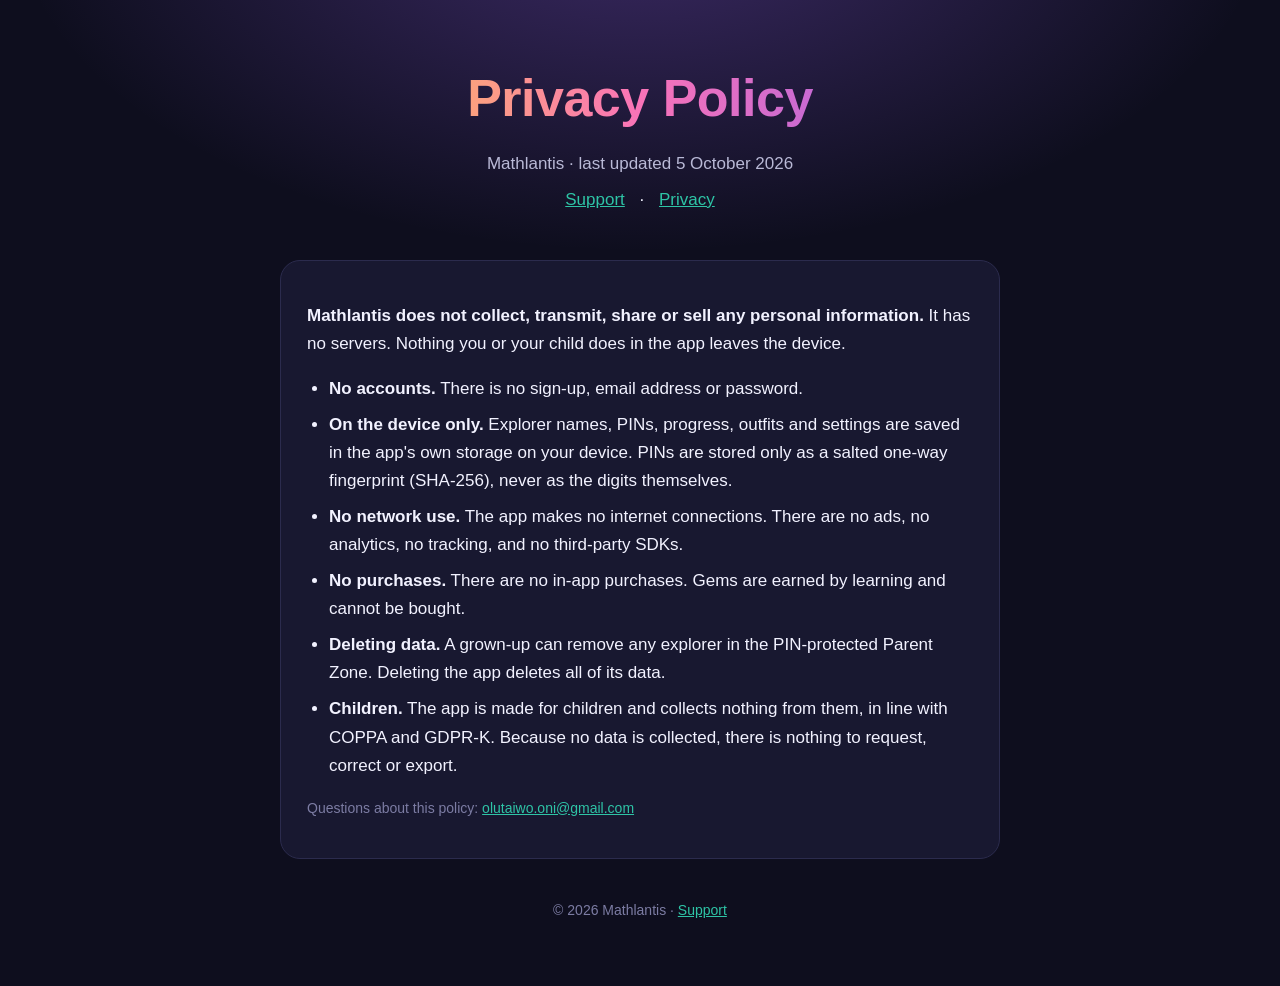
==== privacy.html @ b23195d5 "Mathlantis support and privacy pages Co-Authored-By: Claude Opus 5 <noreply@anthropic.com>" ====
<!DOCTYPE html>
<html lang="en">
<head>
<meta charset="utf-8">
<meta name="viewport" content="width=device-width, initial-scale=1">
<title>Mathlantis — Privacy Policy</title>
<meta name="description" content="Mathlantis collects no data. Everything stays on the device.">
<link rel="stylesheet" href="style.css">
</head>
<body>
<div class="wrap">
  <header>
    <h1>Privacy Policy</h1>
    <p class="tagline">Mathlantis · last updated 5 October 2026</p>
    <nav><a href="index.html">Support</a> · <a href="privacy.html">Privacy</a></nav>
  </header>

  <div class="card">
    <p><strong>Mathlantis does not collect, transmit, share or sell any personal information.</strong>
       It has no servers. Nothing you or your child does in the app leaves the device.</p>
    <ul>
      <li><strong>No accounts.</strong> There is no sign-up, email address or password.</li>
      <li><strong>On the device only.</strong> Explorer names, PINs, progress, outfits and settings are saved in the app's own storage on your device. PINs are stored only as a salted one-way fingerprint (SHA-256), never as the digits themselves.</li>
      <li><strong>No network use.</strong> The app makes no internet connections. There are no ads, no analytics, no tracking, and no third-party SDKs.</li>
      <li><strong>No purchases.</strong> There are no in-app purchases. Gems are earned by learning and cannot be bought.</li>
      <li><strong>Deleting data.</strong> A grown-up can remove any explorer in the PIN-protected Parent Zone. Deleting the app deletes all of its data.</li>
      <li><strong>Children.</strong> The app is made for children and collects nothing from them, in line with COPPA and GDPR-K. Because no data is collected, there is nothing to request, correct or export.</li>
    </ul>
    <p class="muted">Questions about this policy: <a href="mailto:olutaiwo.oni@gmail.com">olutaiwo.oni@gmail.com</a></p>
  </div>

  <footer>© 2026 Mathlantis · <a href="index.html">Support</a></footer>
</div>
</body>
</html>
---- style.css ----
:root {
  --bg: #0e0e1e; --card: #181830; --stroke: #2b2b4d;
  --ink: #f2f2ff; --soft: #b9b9d6; --faint: #7c7ca3;
  --gold: #ffd43f; --pink: #f973b8; --violet: #9460ee; --mint: #2ec4a6;
}
* { box-sizing: border-box; }
body {
  margin: 0; padding: 0 16px 64px;
  background: var(--bg);
  background-image: radial-gradient(900px 500px at 50% -10%, rgba(148,96,238,.35), transparent 70%);
  color: var(--ink);
  font: 17px/1.65 -apple-system, BlinkMacSystemFont, "Segoe UI", Roboto, sans-serif;
}
.wrap { max-width: 720px; margin: 0 auto; }
header { text-align: center; padding: 56px 0 28px; }
h1 {
  font-size: clamp(34px, 7vw, 52px); margin: 0 0 8px; letter-spacing: -.5px;
  background: linear-gradient(90deg, var(--gold), var(--pink), var(--violet));
  -webkit-background-clip: text; background-clip: text; color: transparent;
}
h2 { font-size: 22px; margin: 32px 0 10px; }
.tagline { color: var(--soft); margin: 0; }
.card {
  background: var(--card); border: 1px solid var(--stroke); border-radius: 20px;
  padding: 24px 26px; margin: 18px 0;
}
ul { padding-left: 22px; } li { margin: 8px 0; }
a { color: var(--mint); }
.muted { color: var(--faint); font-size: 14px; }
nav { text-align: center; margin-top: 8px; }
nav a { margin: 0 10px; }
footer { text-align: center; color: var(--faint); font-size: 14px; margin-top: 40px; }
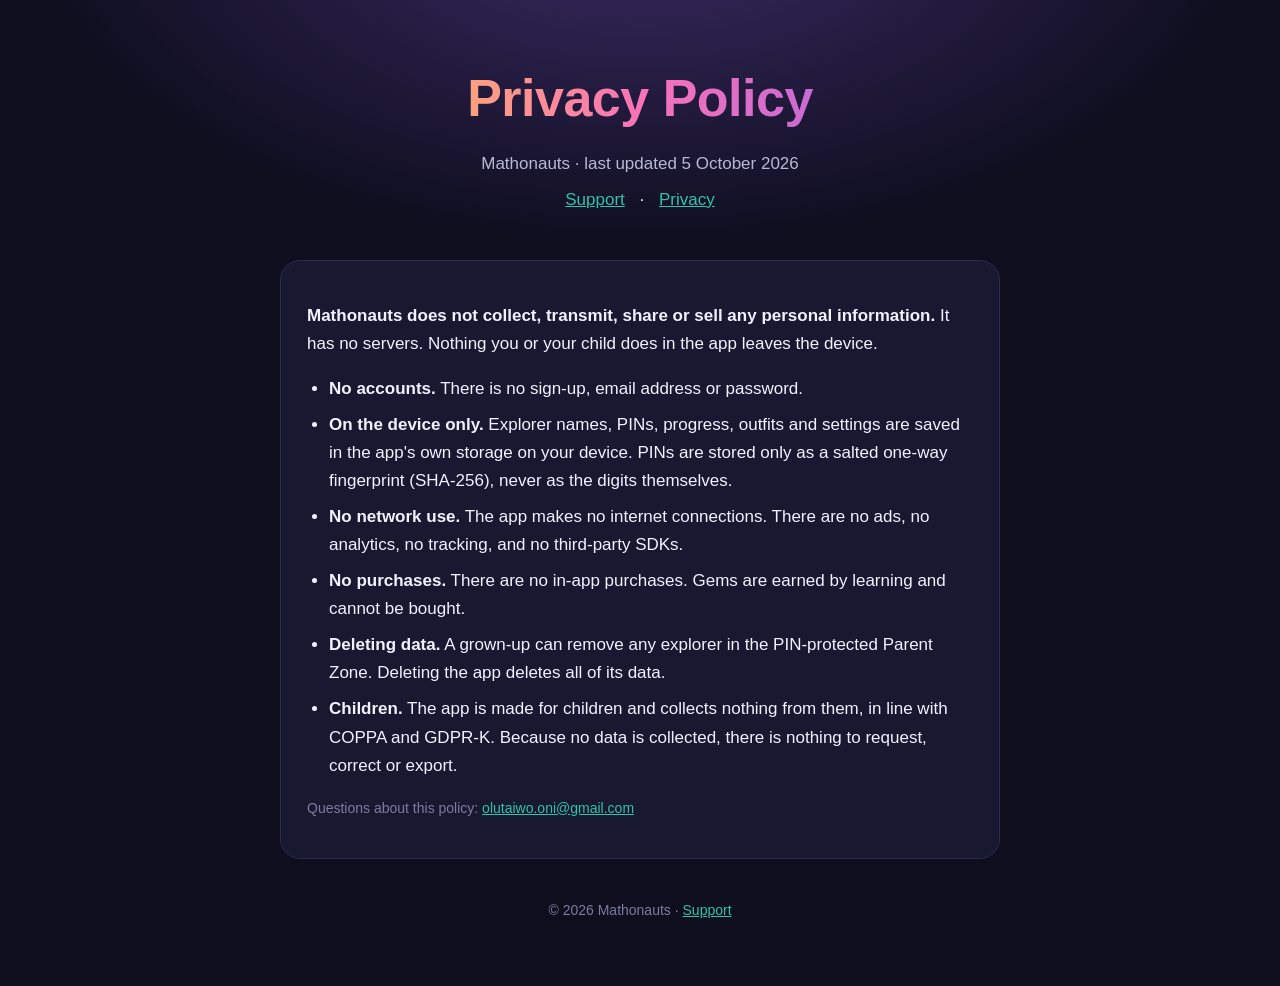
==== commit 36d24cd3: "Rename the app to Mathonauts Co-Authored-By: Claude Opus 5 <noreply@anthropic.com>" ====
--- a/privacy.html
+++ b/privacy.html
@@ -3,20 +3,20 @@
 <head>
 <meta charset="utf-8">
 <meta name="viewport" content="width=device-width, initial-scale=1">
-<title>Mathlantis — Privacy Policy</title>
-<meta name="description" content="Mathlantis collects no data. Everything stays on the device.">
+<title>Mathonauts — Privacy Policy</title>
+<meta name="description" content="Mathonauts collects no data. Everything stays on the device.">
 <link rel="stylesheet" href="style.css">
 </head>
 <body>
 <div class="wrap">
   <header>
     <h1>Privacy Policy</h1>
-    <p class="tagline">Mathlantis · last updated 5 October 2026</p>
+    <p class="tagline">Mathonauts · last updated 5 October 2026</p>
     <nav><a href="index.html">Support</a> · <a href="privacy.html">Privacy</a></nav>
   </header>
 
   <div class="card">
-    <p><strong>Mathlantis does not collect, transmit, share or sell any personal information.</strong>
+    <p><strong>Mathonauts does not collect, transmit, share or sell any personal information.</strong>
        It has no servers. Nothing you or your child does in the app leaves the device.</p>
     <ul>
       <li><strong>No accounts.</strong> There is no sign-up, email address or password.</li>
@@ -29,7 +29,7 @@
     <p class="muted">Questions about this policy: <a href="mailto:olutaiwo.oni@gmail.com">olutaiwo.oni@gmail.com</a></p>
   </div>
 
-  <footer>© 2026 Mathlantis · <a href="index.html">Support</a></footer>
+  <footer>© 2026 Mathonauts · <a href="index.html">Support</a></footer>
 </div>
 </body>
 </html>
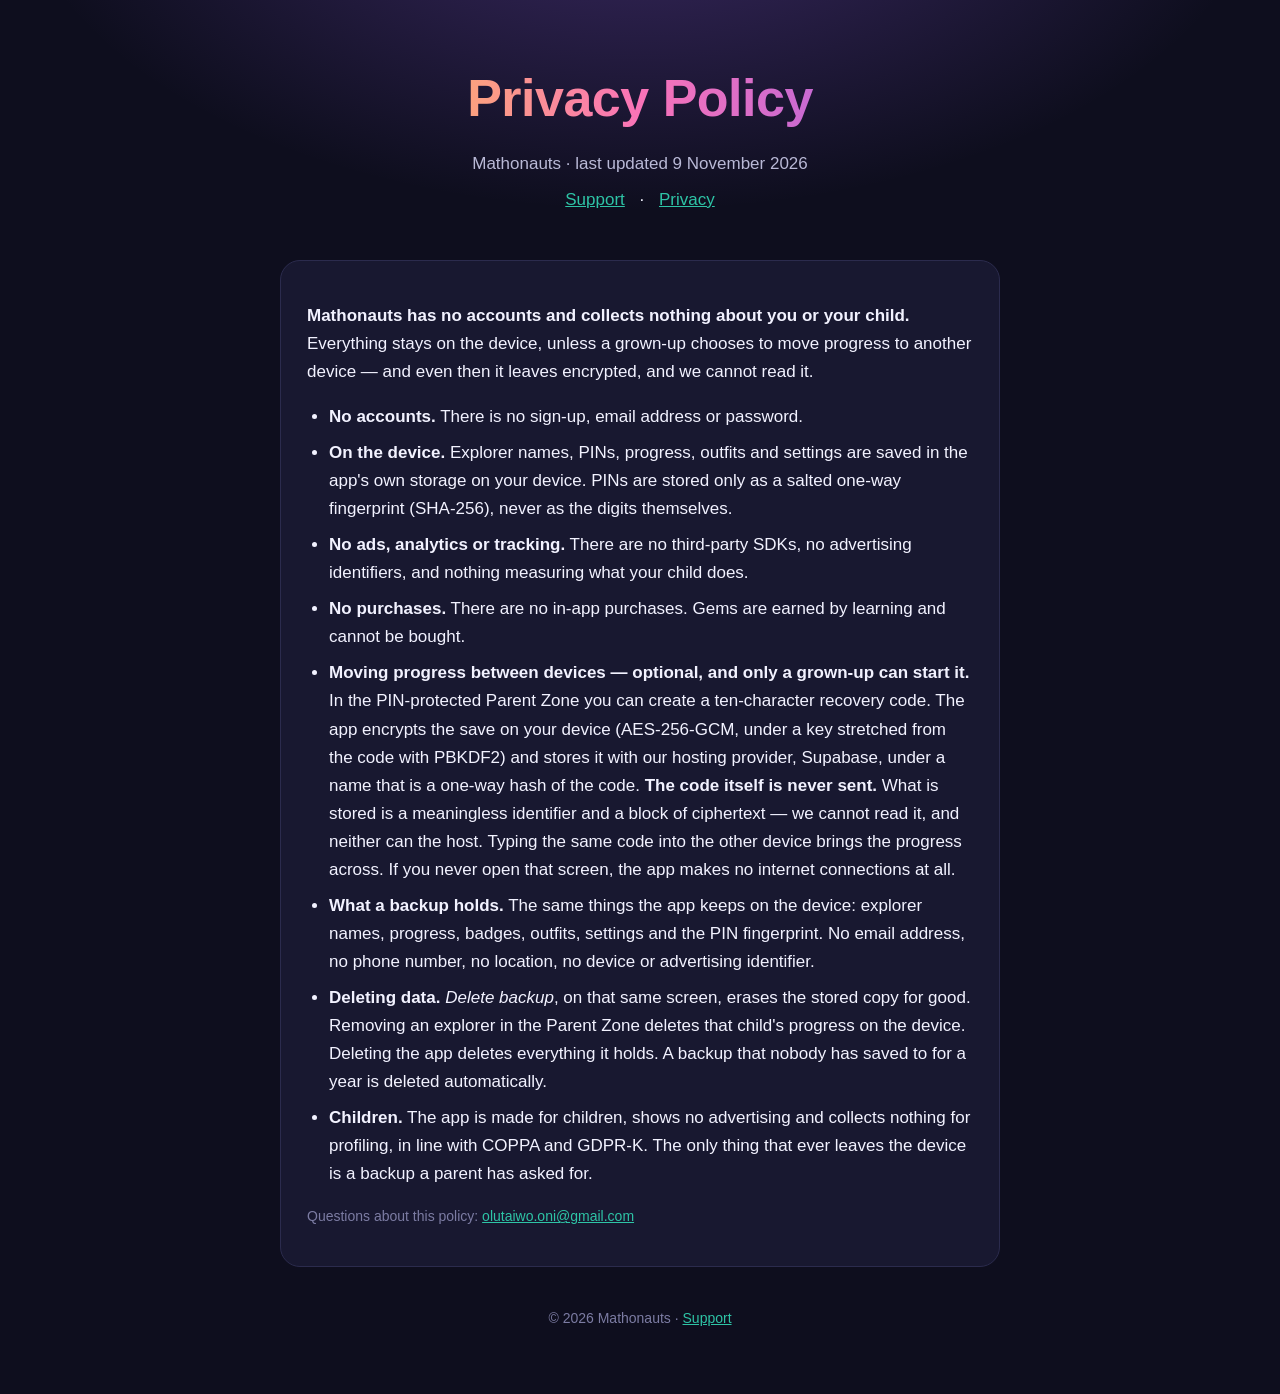
==== commit 9bd0390d: "Privacy: the app can use the network now, so say so Moving progress between devices sends an encrypt" ====
--- a/privacy.html
+++ b/privacy.html
@@ -4,27 +4,37 @@
 <meta charset="utf-8">
 <meta name="viewport" content="width=device-width, initial-scale=1">
 <title>Mathonauts — Privacy Policy</title>
-<meta name="description" content="Mathonauts collects no data. Everything stays on the device.">
+<meta name="description" content="Mathonauts has no accounts and collects nothing. Progress stays on the device unless a parent moves it, and then it travels encrypted.">
 <link rel="stylesheet" href="style.css">
 </head>
 <body>
 <div class="wrap">
   <header>
     <h1>Privacy Policy</h1>
-    <p class="tagline">Mathonauts · last updated 5 October 2026</p>
+    <p class="tagline">Mathonauts · last updated 9 November 2026</p>
     <nav><a href="index.html">Support</a> · <a href="privacy.html">Privacy</a></nav>
   </header>
 
   <div class="card">
-    <p><strong>Mathonauts does not collect, transmit, share or sell any personal information.</strong>
-       It has no servers. Nothing you or your child does in the app leaves the device.</p>
+    <p><strong>Mathonauts has no accounts and collects nothing about you or your child.</strong>
+       Everything stays on the device, unless a grown-up chooses to move progress to another
+       device — and even then it leaves encrypted, and we cannot read it.</p>
     <ul>
       <li><strong>No accounts.</strong> There is no sign-up, email address or password.</li>
-      <li><strong>On the device only.</strong> Explorer names, PINs, progress, outfits and settings are saved in the app's own storage on your device. PINs are stored only as a salted one-way fingerprint (SHA-256), never as the digits themselves.</li>
-      <li><strong>No network use.</strong> The app makes no internet connections. There are no ads, no analytics, no tracking, and no third-party SDKs.</li>
+      <li><strong>On the device.</strong> Explorer names, PINs, progress, outfits and settings are saved in the app's own storage on your device. PINs are stored only as a salted one-way fingerprint (SHA-256), never as the digits themselves.</li>
+      <li><strong>No ads, analytics or tracking.</strong> There are no third-party SDKs, no advertising identifiers, and nothing measuring what your child does.</li>
       <li><strong>No purchases.</strong> There are no in-app purchases. Gems are earned by learning and cannot be bought.</li>
-      <li><strong>Deleting data.</strong> A grown-up can remove any explorer in the PIN-protected Parent Zone. Deleting the app deletes all of its data.</li>
-      <li><strong>Children.</strong> The app is made for children and collects nothing from them, in line with COPPA and GDPR-K. Because no data is collected, there is nothing to request, correct or export.</li>
+      <li><strong>Moving progress between devices — optional, and only a grown-up can start it.</strong>
+          In the PIN-protected Parent Zone you can create a ten-character recovery code. The app
+          encrypts the save on your device (AES-256-GCM, under a key stretched from the code with
+          PBKDF2) and stores it with our hosting provider, Supabase, under a name that is a one-way
+          hash of the code. <strong>The code itself is never sent.</strong> What is stored is a
+          meaningless identifier and a block of ciphertext — we cannot read it, and neither can the
+          host. Typing the same code into the other device brings the progress across. If you never
+          open that screen, the app makes no internet connections at all.</li>
+      <li><strong>What a backup holds.</strong> The same things the app keeps on the device: explorer names, progress, badges, outfits, settings and the PIN fingerprint. No email address, no phone number, no location, no device or advertising identifier.</li>
+      <li><strong>Deleting data.</strong> <em>Delete backup</em>, on that same screen, erases the stored copy for good. Removing an explorer in the Parent Zone deletes that child's progress on the device. Deleting the app deletes everything it holds. A backup that nobody has saved to for a year is deleted automatically.</li>
+      <li><strong>Children.</strong> The app is made for children, shows no advertising and collects nothing for profiling, in line with COPPA and GDPR-K. The only thing that ever leaves the device is a backup a parent has asked for.</li>
     </ul>
     <p class="muted">Questions about this policy: <a href="mailto:olutaiwo.oni@gmail.com">olutaiwo.oni@gmail.com</a></p>
   </div>
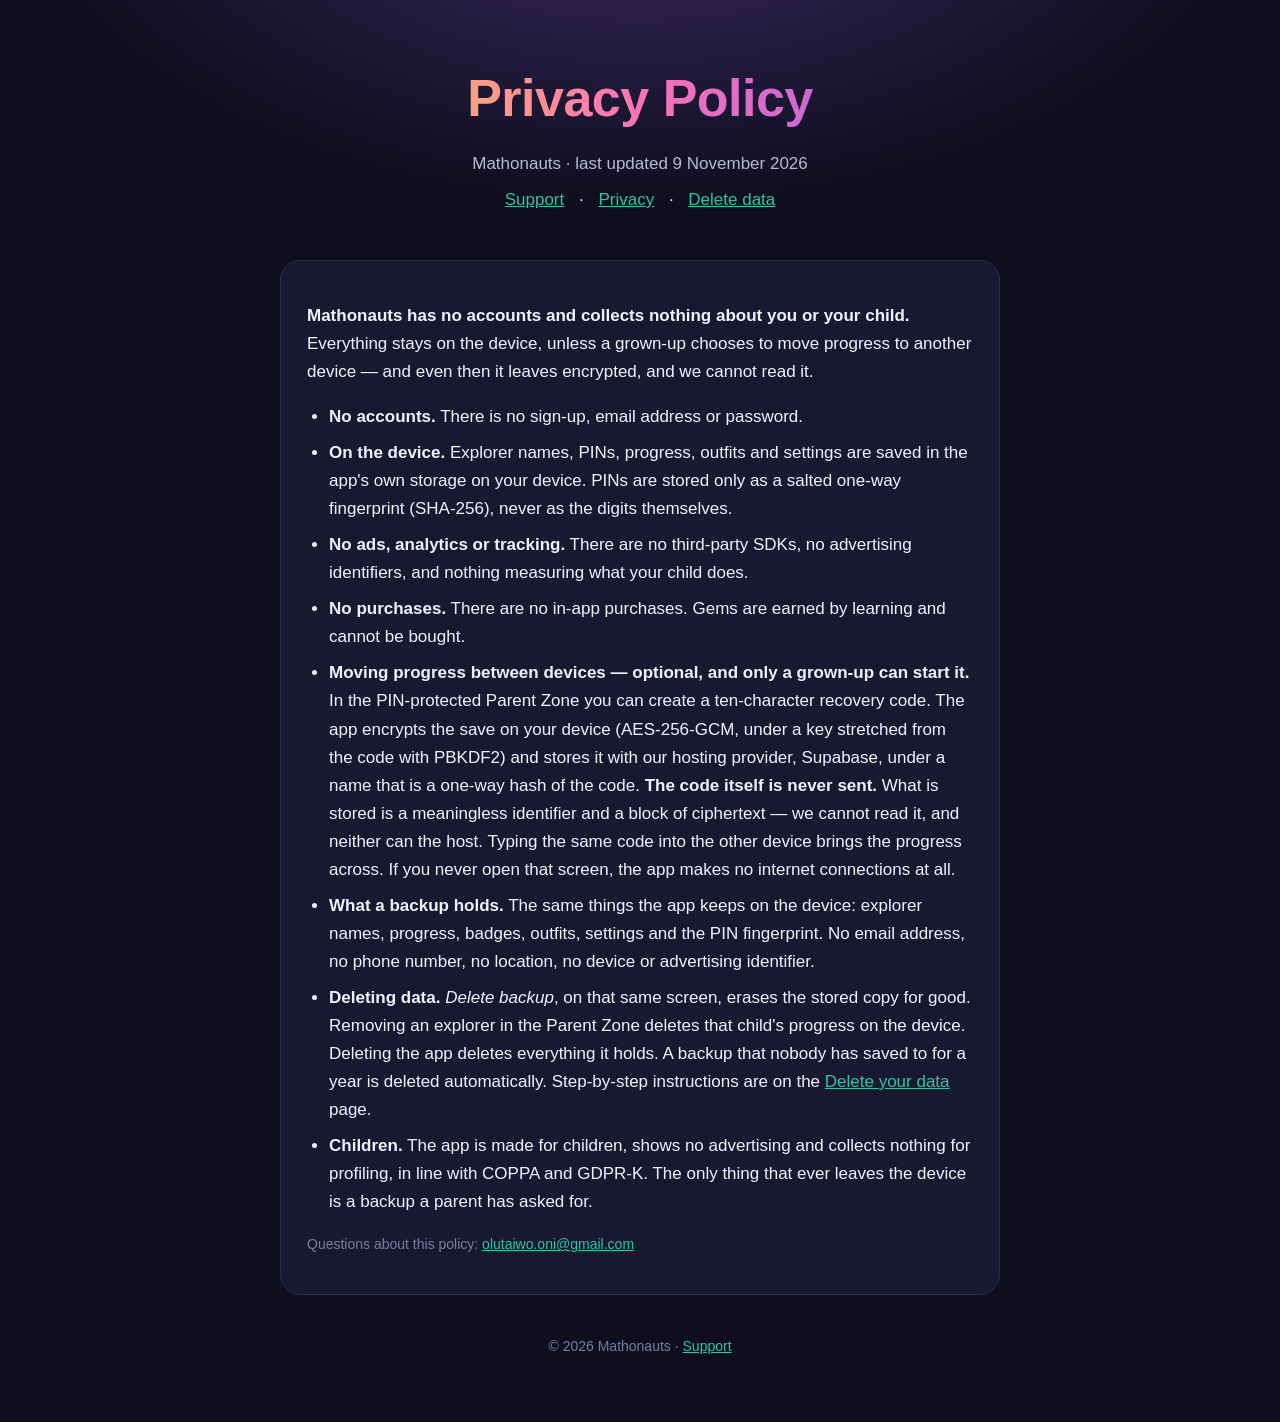
==== commit b7f23634: "Add data deletion page, update privacy for recovery-code backups" ====
--- a/privacy.html
+++ b/privacy.html
@@ -12,7 +12,7 @@
   <header>
     <h1>Privacy Policy</h1>
     <p class="tagline">Mathonauts · last updated 9 November 2026</p>
-    <nav><a href="index.html">Support</a> · <a href="privacy.html">Privacy</a></nav>
+    <nav><a href="index.html">Support</a> · <a href="privacy.html">Privacy</a> · <a href="delete-data.html">Delete data</a></nav>
   </header>
 
   <div class="card">
@@ -33,7 +33,7 @@
           host. Typing the same code into the other device brings the progress across. If you never
           open that screen, the app makes no internet connections at all.</li>
       <li><strong>What a backup holds.</strong> The same things the app keeps on the device: explorer names, progress, badges, outfits, settings and the PIN fingerprint. No email address, no phone number, no location, no device or advertising identifier.</li>
-      <li><strong>Deleting data.</strong> <em>Delete backup</em>, on that same screen, erases the stored copy for good. Removing an explorer in the Parent Zone deletes that child's progress on the device. Deleting the app deletes everything it holds. A backup that nobody has saved to for a year is deleted automatically.</li>
+      <li><strong>Deleting data.</strong> <em>Delete backup</em>, on that same screen, erases the stored copy for good. Removing an explorer in the Parent Zone deletes that child's progress on the device. Deleting the app deletes everything it holds. A backup that nobody has saved to for a year is deleted automatically. Step-by-step instructions are on the <a href="delete-data.html">Delete your data</a> page.</li>
       <li><strong>Children.</strong> The app is made for children, shows no advertising and collects nothing for profiling, in line with COPPA and GDPR-K. The only thing that ever leaves the device is a backup a parent has asked for.</li>
     </ul>
     <p class="muted">Questions about this policy: <a href="mailto:olutaiwo.oni@gmail.com">olutaiwo.oni@gmail.com</a></p>
